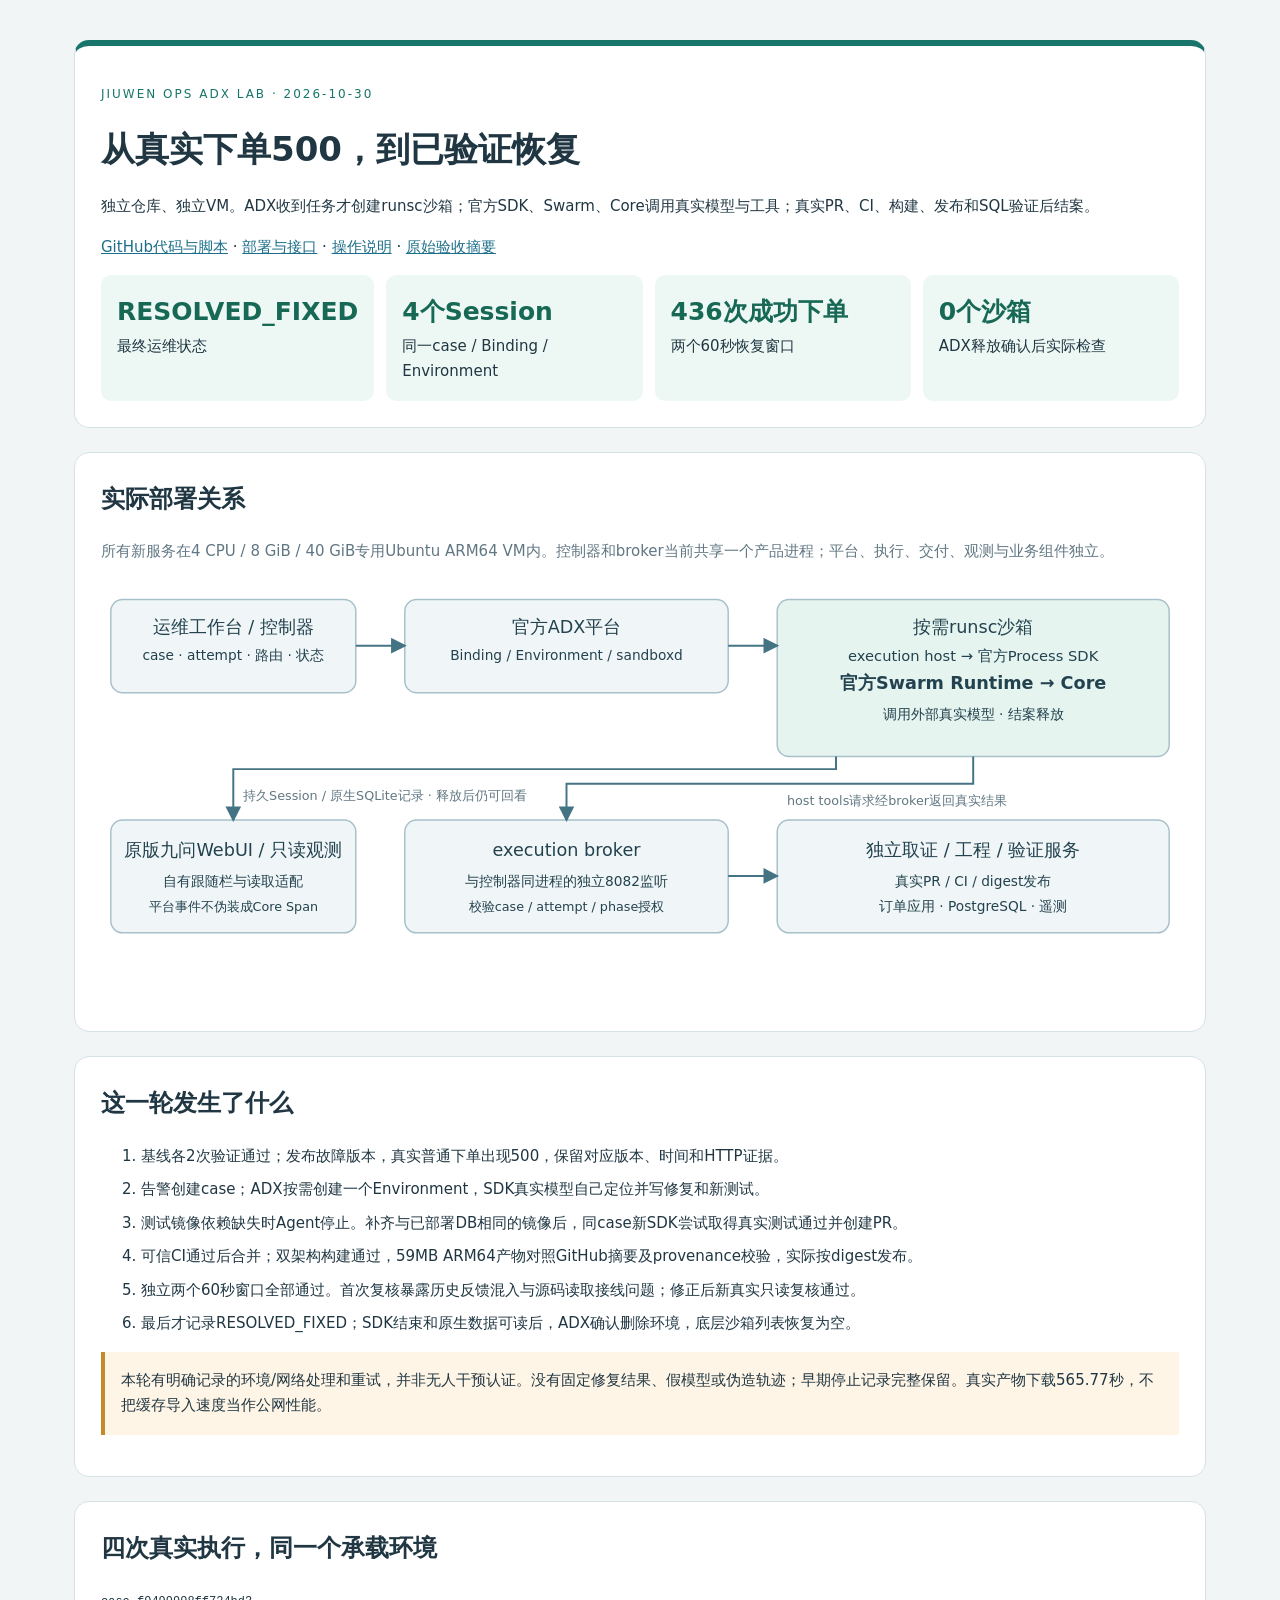
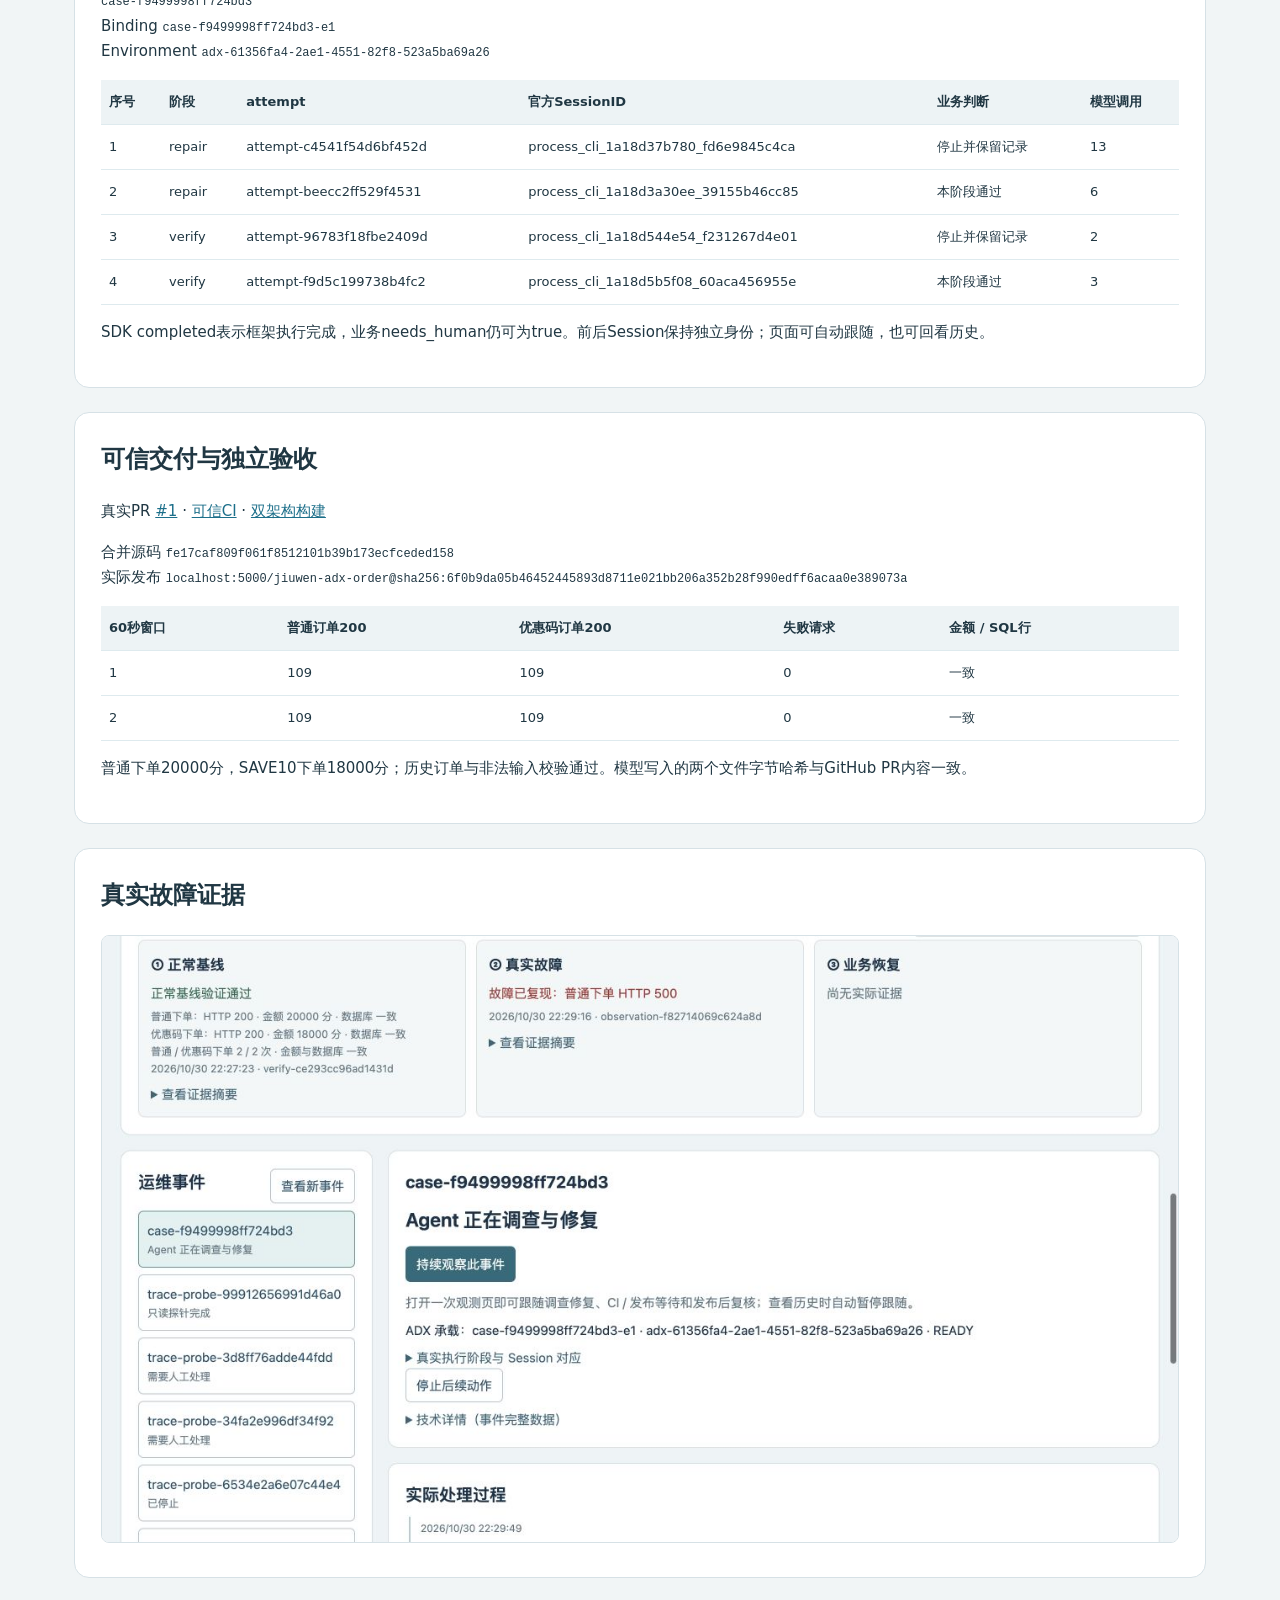
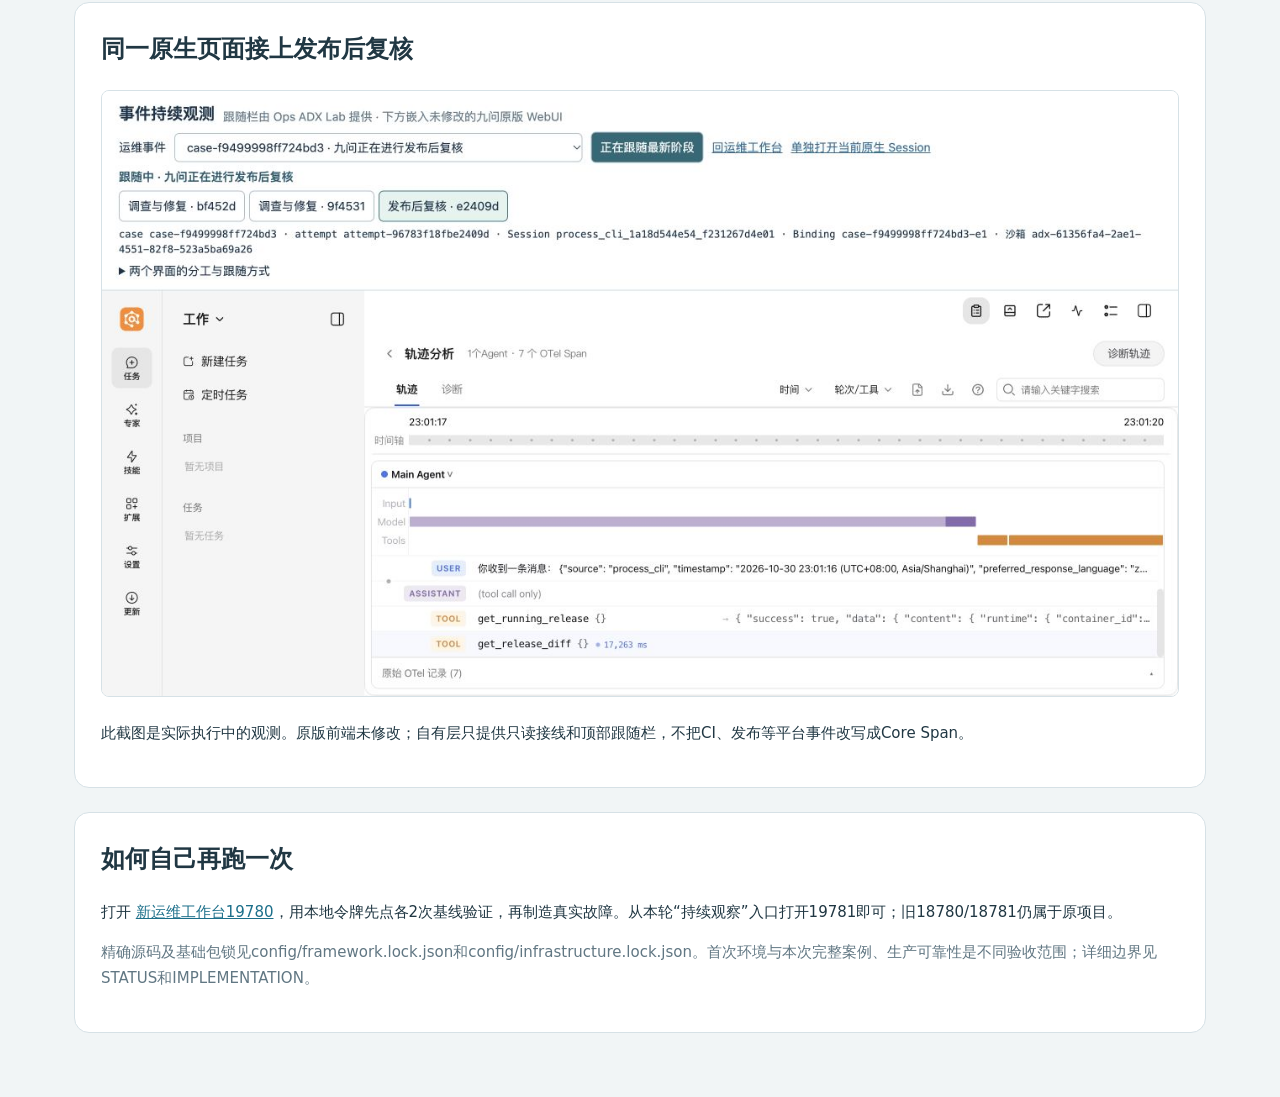
==== docs/acceptance.html @ 93846c08 "Complete real ADX order recovery with preserved native sessions and verified delivery" ====
<!doctype html><html lang="zh-CN"><meta charset="utf-8"><meta name="viewport" content="width=device-width,initial-scale=1"><title>ADX按需运维Agent · 真实验收报告</title>
<style>*{box-sizing:border-box}body{margin:0;background:#f1f5f6;color:#203743;font:15px/1.7 system-ui,-apple-system,"PingFang SC",sans-serif}main{max-width:1180px;margin:auto;padding:40px 24px}h1{font-size:34px;line-height:1.3}h2{font-size:24px;margin-top:0}section,header{margin-bottom:24px;background:white;border:1px solid #d6e1e6;border-radius:15px;padding:26px}header{border-top:6px solid #187569}.eyebrow{font-size:12px;letter-spacing:2px;color:#187569}.muted{color:#617783}.metrics{display:grid;grid-template-columns:repeat(4,1fr);gap:12px}.metrics div{background:#edf8f4;padding:16px;border-radius:10px}.metrics strong{display:block;font-size:25px;color:#176855}table{border-collapse:collapse;width:100%;font-size:13px}th,td{text-align:left;padding:11px 8px;border-bottom:1px solid #deeaee;vertical-align:top;overflow-wrap:anywhere}th{background:#edf3f5}.scroll{overflow-x:auto}code{font:12px ui-monospace,monospace;overflow-wrap:anywhere}a{color:#1c6f8a}img{max-width:100%;border:1px solid #d6e1e6;border-radius:8px}.note{padding:16px;background:#fff5e6;border-left:4px solid #c28a28}svg{max-width:100%;height:auto}li{margin-bottom:8px}@media(max-width:750px){.metrics{grid-template-columns:repeat(2,1fr)}main{padding:16px}h1{font-size:27px}section,header{padding:18px}}</style><main>
<header><p class="eyebrow">JIUWEN OPS ADX LAB · 2026-10-30</p><h1>从真实下单500，到已验证恢复</h1><p>独立仓库、独立VM。ADX收到任务才创建runsc沙箱；官方SDK、Swarm、Core调用真实模型与工具；真实PR、CI、构建、发布和SQL验证后结案。</p><p><a href="https://github.com/lelezi257/jiuwen-ops-adx-lab">GitHub代码与脚本</a> · <a href="IMPLEMENTATION.md">部署与接口</a> · <a href="RUNBOOK.md">操作说明</a> · <a href="evidence/order-acceptance.json">原始验收摘要</a></p><div class="metrics"><div><strong>RESOLVED_FIXED</strong>最终运维状态</div><div><strong>4个Session</strong>同一case / Binding / Environment</div><div><strong>436次成功下单</strong>两个60秒恢复窗口</div><div><strong>0个沙箱</strong>ADX释放确认后实际检查</div></div></header>
<section><h2>实际部署关系</h2><p class="muted">所有新服务在4 CPU / 8 GiB / 40 GiB专用Ubuntu ARM64 VM内。控制器和broker当前共享一个产品进程；平台、执行、交付、观测与业务组件独立。</p>
<svg viewBox="0 0 1100 425" role="img" aria-label="实际部署架构：控制器调用ADX，ADX按需创建包含SDK Swarm Core的沙箱；工具经broker访问取证和交付；原生观测只读持久记录"><defs><marker id="arrow" markerWidth="8" markerHeight="8" refX="7" refY="4" orient="auto"><path d="M0,0 L8,4 L0,8" fill="#447484"/></marker></defs><g fill="#f0f6f7" stroke="#a7c0ca" stroke-width="1.5"><rect x="10" y="20" width="250" height="95" rx="12"/><rect x="310" y="20" width="330" height="95" rx="12"/><rect x="690" y="20" width="400" height="160" rx="12" fill="#e5f4ee"/><rect x="10" y="245" width="250" height="115" rx="12"/><rect x="310" y="245" width="330" height="115" rx="12"/><rect x="690" y="245" width="400" height="115" rx="12"/></g><g font-family="system-ui,sans-serif" fill="#23424f" text-anchor="middle"><text x="135" y="54" font-size="18">运维工作台 / 控制器</text><text x="135" y="82" font-size="14">case · attempt · 路由 · 状态</text><text x="475" y="54" font-size="18">官方ADX平台</text><text x="475" y="82" font-size="14">Binding / Environment / sandboxd</text><text x="890" y="54" font-size="18">按需runsc沙箱</text><text x="890" y="83" font-size="15">execution host → 官方Process SDK</text><text x="890" y="111" font-size="18" font-weight="700">官方Swarm Runtime → Core</text><text x="890" y="142" font-size="14">调用外部真实模型 · 结案释放</text><text x="135" y="282" font-size="18">原版九问WebUI / 只读观测</text><text x="135" y="312" font-size="14">自有跟随栏与读取适配</text><text x="135" y="338" font-size="13">平台事件不伪装成Core Span</text><text x="475" y="282" font-size="18">execution broker</text><text x="475" y="312" font-size="14">与控制器同进程的独立8082监听</text><text x="475" y="338" font-size="13">校验case / attempt / phase授权</text><text x="890" y="282" font-size="18">独立取证 / 工程 / 验证服务</text><text x="890" y="312" font-size="14">真实PR / CI / digest发布</text><text x="890" y="338" font-size="14">订单应用 · PostgreSQL · 遥测</text></g><g fill="none" stroke="#447484" stroke-width="2" marker-end="url(#arrow)"><path d="M260 67H310"/><path d="M640 67H690"/><path d="M890 180V208H475V245"/><path d="M640 302H690"/><path d="M750 180V193H135V245"/></g><text x="145" y="224" fill="#617783" font-size="13">持久Session / 原生SQLite记录 · 释放后仍可回看</text><text x="700" y="230" fill="#617783" font-size="13">host tools请求经broker返回真实结果</text></svg></section>
<section><h2>这一轮发生了什么</h2><ol><li>基线各2次验证通过；发布故障版本，真实普通下单出现500，保留对应版本、时间和HTTP证据。</li><li>告警创建case；ADX按需创建一个Environment，SDK真实模型自己定位并写修复和新测试。</li><li>测试镜像依赖缺失时Agent停止。补齐与已部署DB相同的镜像后，同case新SDK尝试取得真实测试通过并创建PR。</li><li>可信CI通过后合并；双架构构建通过，59MB ARM64产物对照GitHub摘要及provenance校验，实际按digest发布。</li><li>独立两个60秒窗口全部通过。首次复核暴露历史反馈混入与源码读取接线问题；修正后新真实只读复核通过。</li><li>最后才记录RESOLVED_FIXED；SDK结束和原生数据可读后，ADX确认删除环境，底层沙箱列表恢复为空。</li></ol><p class="note">本轮有明确记录的环境/网络处理和重试，并非无人干预认证。没有固定修复结果、假模型或伪造轨迹；早期停止记录完整保留。真实产物下载565.77秒，不把缓存导入速度当作公网性能。</p></section>
<section><h2>四次真实执行，同一个承载环境</h2><p><code>case-f9499998ff724bd3</code><br>Binding <code>case-f9499998ff724bd3-e1</code><br>Environment <code>adx-61356fa4-2ae1-4551-82f8-523a5ba69a26</code></p><div class="scroll"><table><thead><tr><th>序号</th><th>阶段</th><th>attempt</th><th>官方SessionID</th><th>业务判断</th><th>模型调用</th></tr></thead><tbody><tr><td>1</td><td>repair</td><td>attempt-c4541f54d6bf452d</td><td>process_cli_1a18d37b780_fd6e9845c4ca</td><td>停止并保留记录</td><td>13</td></tr><tr><td>2</td><td>repair</td><td>attempt-beecc2ff529f4531</td><td>process_cli_1a18d3a30ee_39155b46cc85</td><td>本阶段通过</td><td>6</td></tr><tr><td>3</td><td>verify</td><td>attempt-96783f18fbe2409d</td><td>process_cli_1a18d544e54_f231267d4e01</td><td>停止并保留记录</td><td>2</td></tr><tr><td>4</td><td>verify</td><td>attempt-f9d5c199738b4fc2</td><td>process_cli_1a18d5b5f08_60aca456955e</td><td>本阶段通过</td><td>3</td></tr></tbody></table></div><p>SDK completed表示框架执行完成，业务needs_human仍可为true。前后Session保持独立身份；页面可自动跟随，也可回看历史。</p></section>
<section><h2>可信交付与独立验收</h2><p>真实PR <a href="https://github.com/lelezi257/jiuwen-ops-adx-lab/pull/1">#1</a> · <a href="https://github.com/lelezi257/jiuwen-ops-adx-lab/actions/runs/41072564084">可信CI</a> · <a href="https://github.com/lelezi257/jiuwen-ops-adx-lab/actions/runs/41073187806">双架构构建</a></p><p>合并源码 <code>fe17caf809f061f8512101b39b173ecfceded158</code><br>实际发布 <code>localhost:5000/jiuwen-adx-order@sha256:6f0b9da05b46452445893d8711e021bb206a352b28f990edff6acaa0e389073a</code></p><div class="scroll"><table><thead><tr><th>60秒窗口</th><th>普通订单200</th><th>优惠码订单200</th><th>失败请求</th><th>金额 / SQL行</th></tr></thead><tbody><tr><td>1</td><td>109</td><td>109</td><td>0</td><td>一致</td></tr><tr><td>2</td><td>109</td><td>109</td><td>0</td><td>一致</td></tr></tbody></table></div><p>普通下单20000分，SAVE10下单18000分；历史订单与非法输入校验通过。模型写入的两个文件字节哈希与GitHub PR内容一致。</p></section>
<section><h2>真实故障证据</h2><img src="evidence/order-real-fault.jpg" alt="实际500和故障复现状态截图"></section>
<section><h2>同一原生页面接上发布后复核</h2><img src="evidence/order-native-verify-live.jpg" alt="真实原版WebUI与SDK Session身份"><p>此截图是实际执行中的观测。原版前端未修改；自有层只提供只读接线和顶部跟随栏，不把CI、发布等平台事件改写成Core Span。</p></section>
<section><h2>如何自己再跑一次</h2><p>打开 <a href="http://127.0.0.1:19780/">新运维工作台19780</a>，用本地令牌先点各2次基线验证，再制造真实故障。从本轮“持续观察”入口打开19781即可；旧18780/18781仍属于原项目。</p><p class="muted">精确源码及基础包锁见config/framework.lock.json和config/infrastructure.lock.json。首次环境与本次完整案例、生产可靠性是不同验收范围；详细边界见STATUS和IMPLEMENTATION。</p></section></main></html>
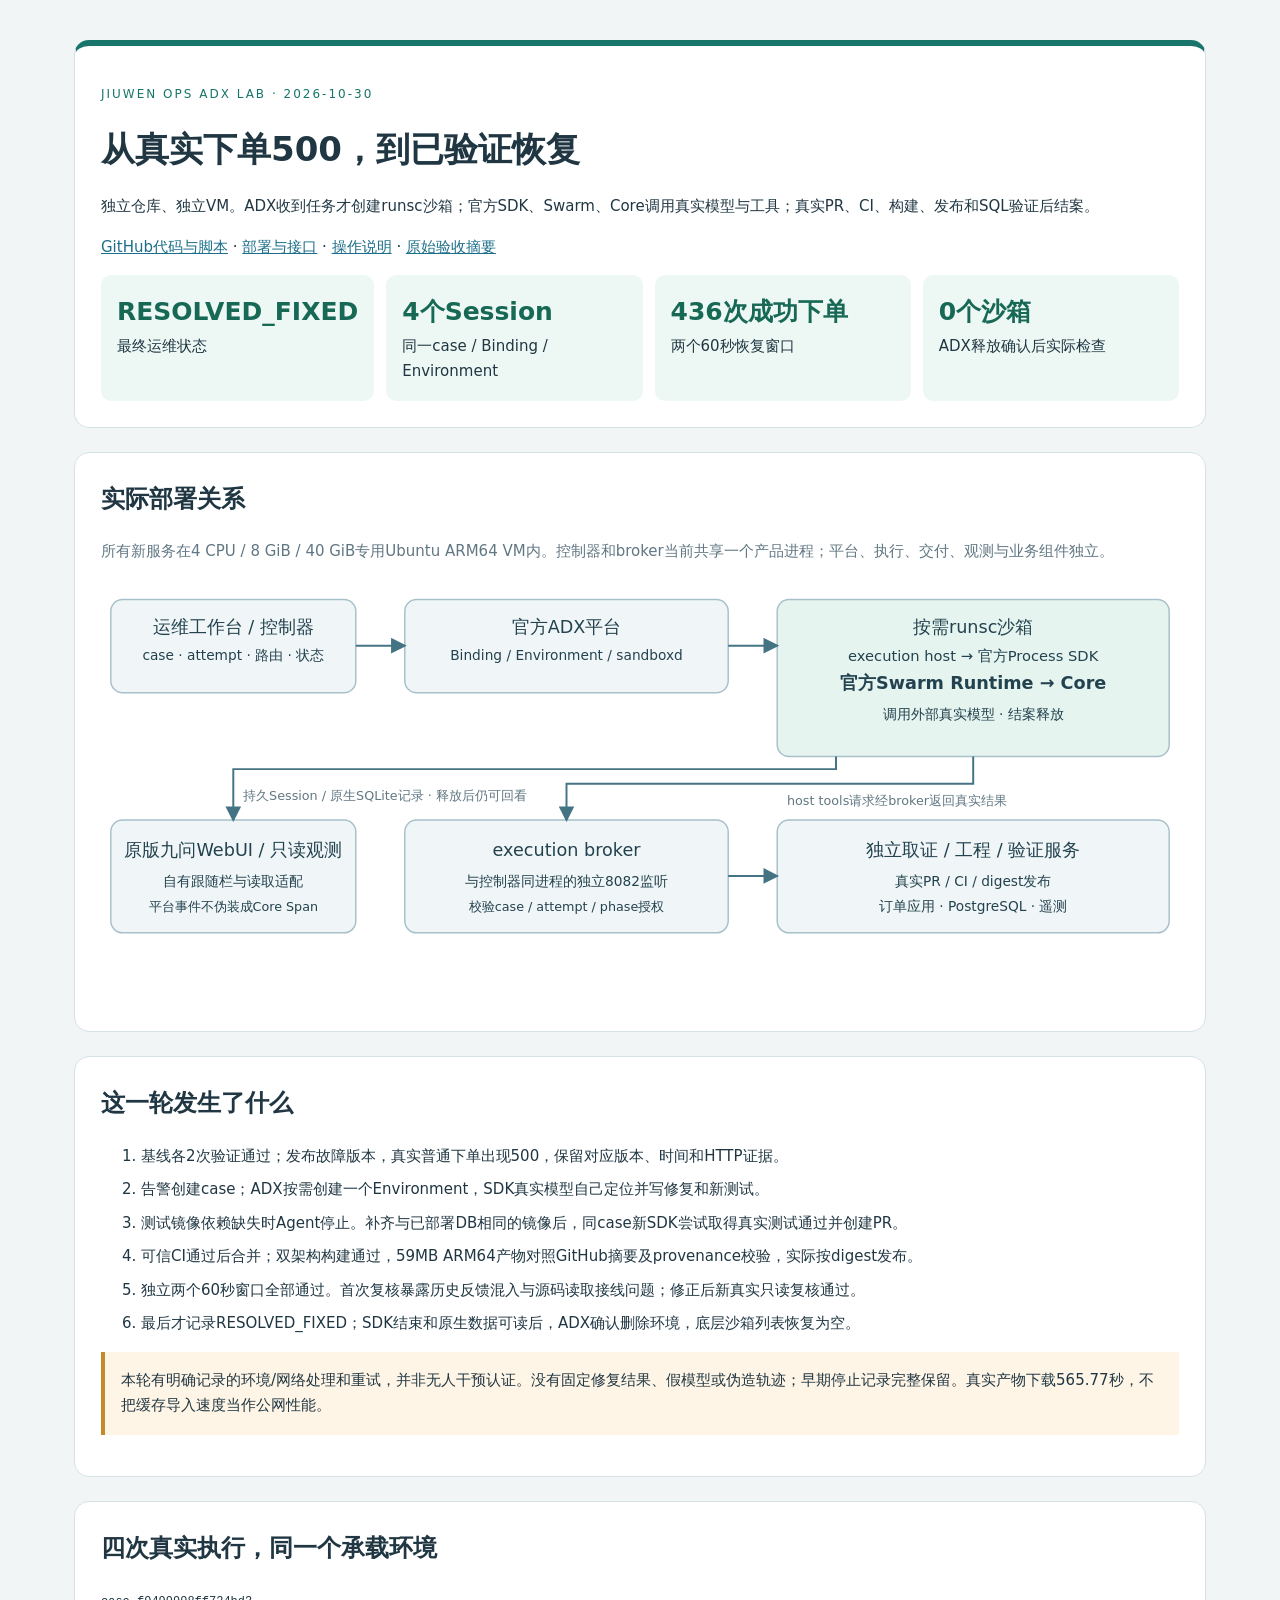
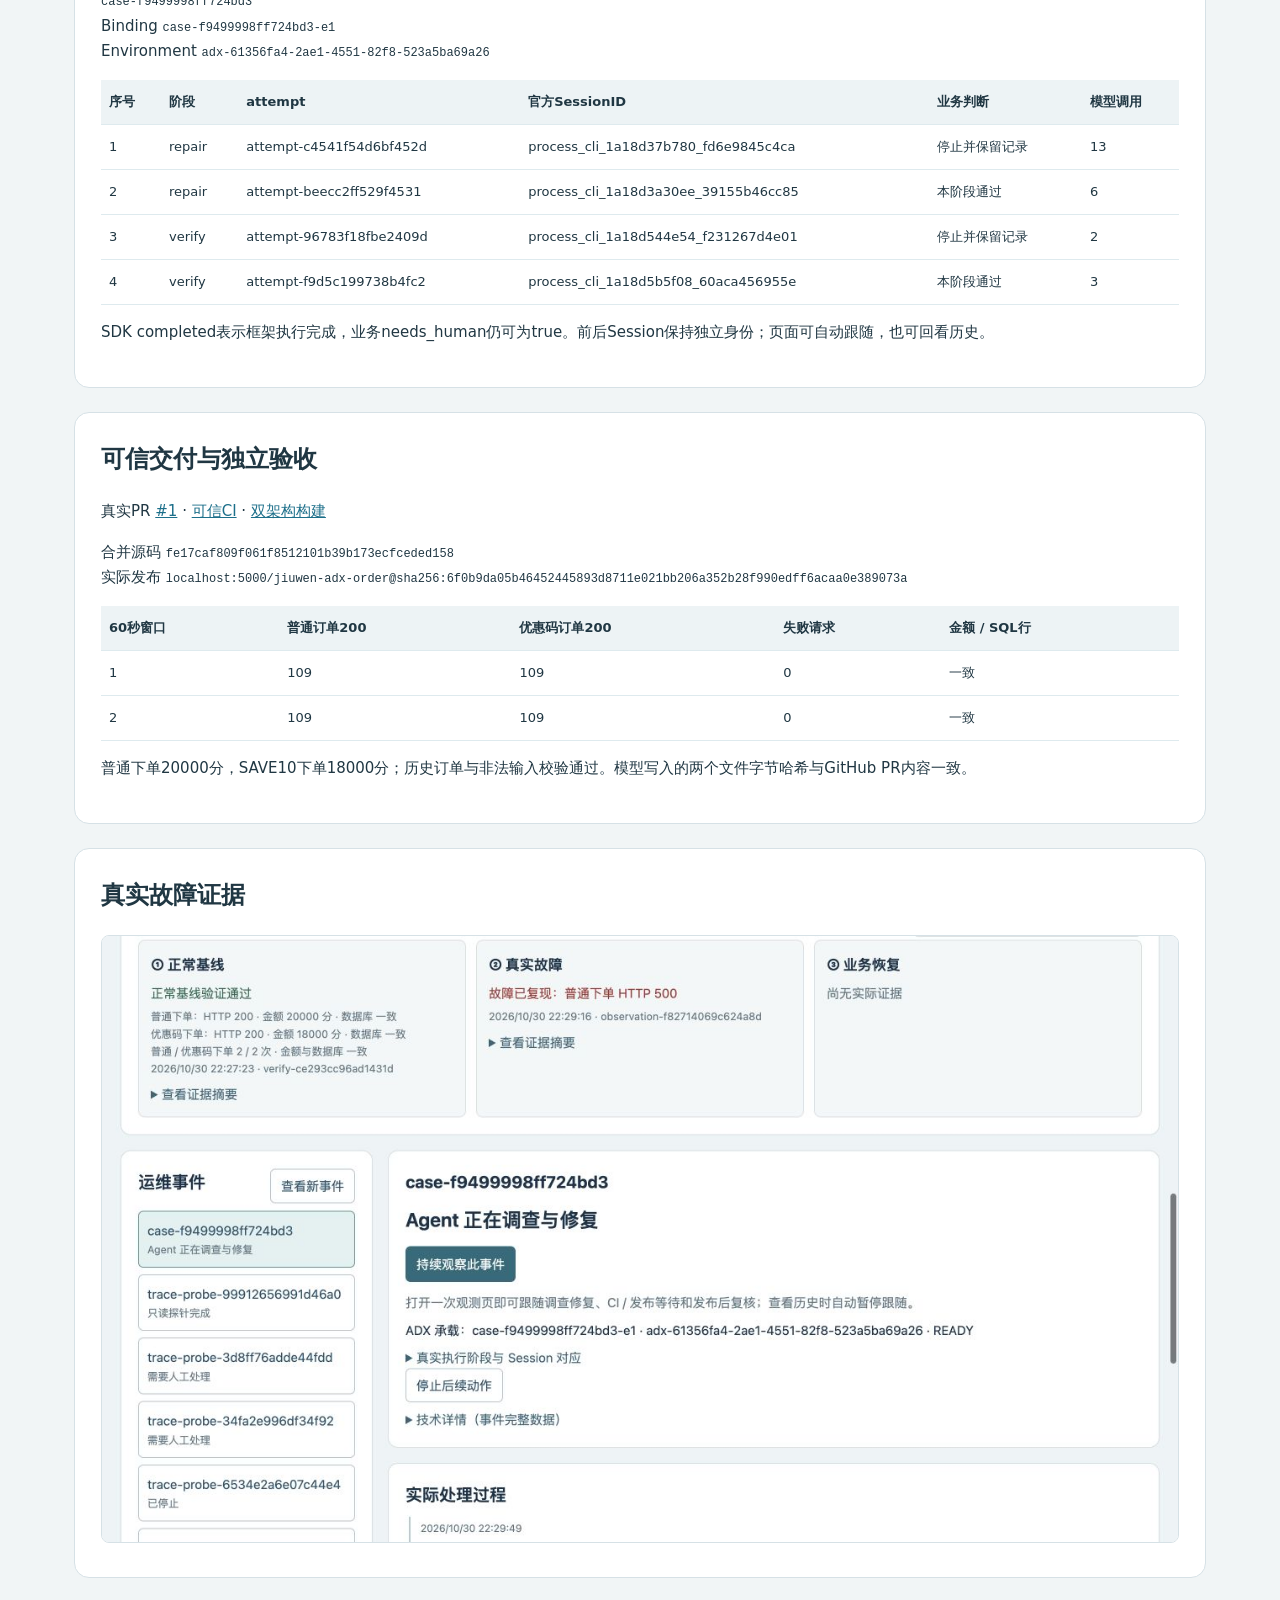
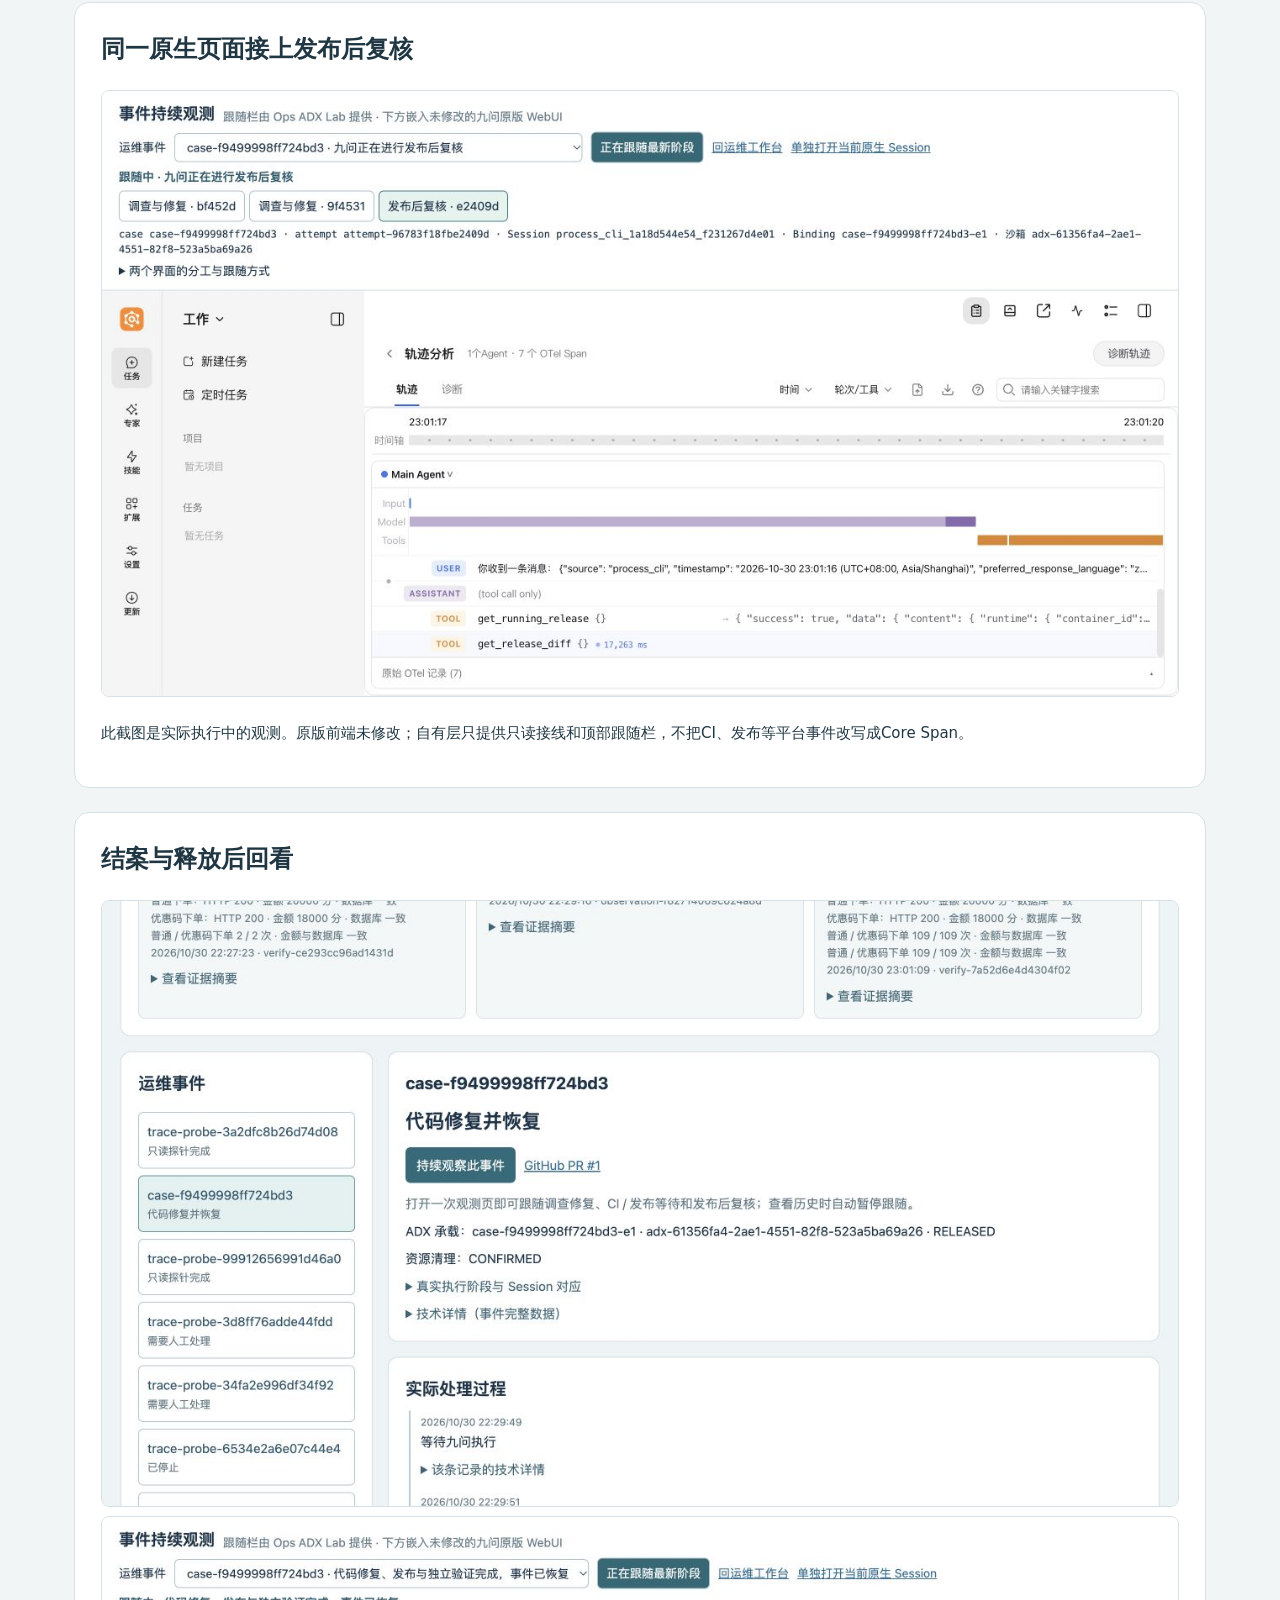
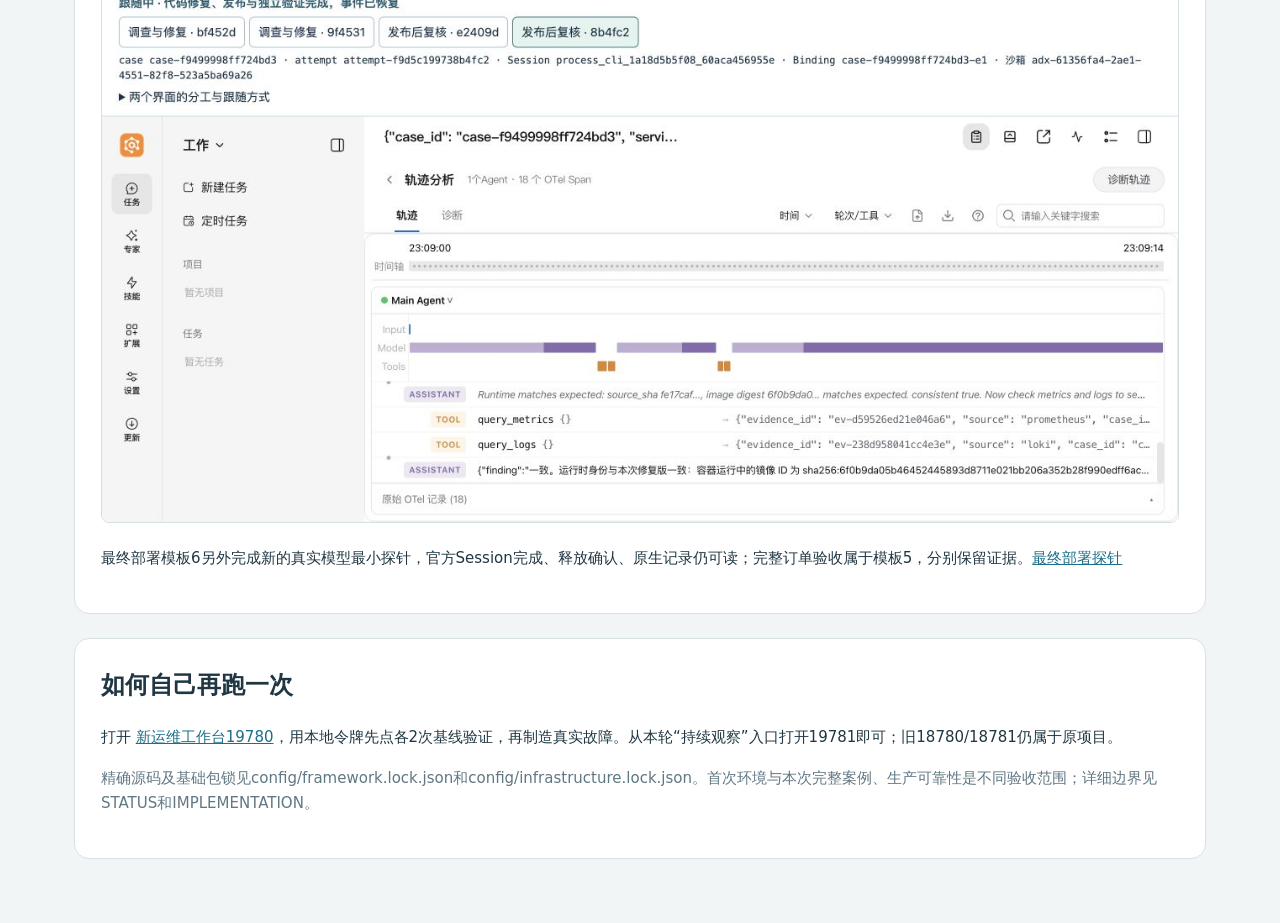
==== commit be0e6bf1: "Record final deployment qualification and preserve per-session sandbox identities" ====
--- a/docs/acceptance.html
+++ b/docs/acceptance.html
@@ -8,4 +8,5 @@
 <section><h2>可信交付与独立验收</h2><p>真实PR <a href="https://github.com/lelezi257/jiuwen-ops-adx-lab/pull/1">#1</a> · <a href="https://github.com/lelezi257/jiuwen-ops-adx-lab/actions/runs/41072564084">可信CI</a> · <a href="https://github.com/lelezi257/jiuwen-ops-adx-lab/actions/runs/41073187806">双架构构建</a></p><p>合并源码 <code>fe17caf809f061f8512101b39b173ecfceded158</code><br>实际发布 <code>localhost:5000/jiuwen-adx-order@sha256:6f0b9da05b46452445893d8711e021bb206a352b28f990edff6acaa0e389073a</code></p><div class="scroll"><table><thead><tr><th>60秒窗口</th><th>普通订单200</th><th>优惠码订单200</th><th>失败请求</th><th>金额 / SQL行</th></tr></thead><tbody><tr><td>1</td><td>109</td><td>109</td><td>0</td><td>一致</td></tr><tr><td>2</td><td>109</td><td>109</td><td>0</td><td>一致</td></tr></tbody></table></div><p>普通下单20000分，SAVE10下单18000分；历史订单与非法输入校验通过。模型写入的两个文件字节哈希与GitHub PR内容一致。</p></section>
 <section><h2>真实故障证据</h2><img src="evidence/order-real-fault.jpg" alt="实际500和故障复现状态截图"></section>
 <section><h2>同一原生页面接上发布后复核</h2><img src="evidence/order-native-verify-live.jpg" alt="真实原版WebUI与SDK Session身份"><p>此截图是实际执行中的观测。原版前端未修改；自有层只提供只读接线和顶部跟随栏，不把CI、发布等平台事件改写成Core Span。</p></section>
+<section><h2>结案与释放后回看</h2><img src="evidence/order-resolved-released.jpg" alt="真实订单RESOLVED_FIXED和资源释放CONFIRMED"><img src="evidence/order-native-after-release.jpg" alt="沙箱释放后四个真实Session仍可回看"><p>最终部署模板6另外完成新的真实模型最小探针，官方Session完成、释放确认、原生记录仍可读；完整订单验收属于模板5，分别保留证据。<a href="evidence/final-deployment-minimal.json">最终部署探针</a></p></section>
 <section><h2>如何自己再跑一次</h2><p>打开 <a href="http://127.0.0.1:19780/">新运维工作台19780</a>，用本地令牌先点各2次基线验证，再制造真实故障。从本轮“持续观察”入口打开19781即可；旧18780/18781仍属于原项目。</p><p class="muted">精确源码及基础包锁见config/framework.lock.json和config/infrastructure.lock.json。首次环境与本次完整案例、生产可靠性是不同验收范围；详细边界见STATUS和IMPLEMENTATION。</p></section></main></html>
